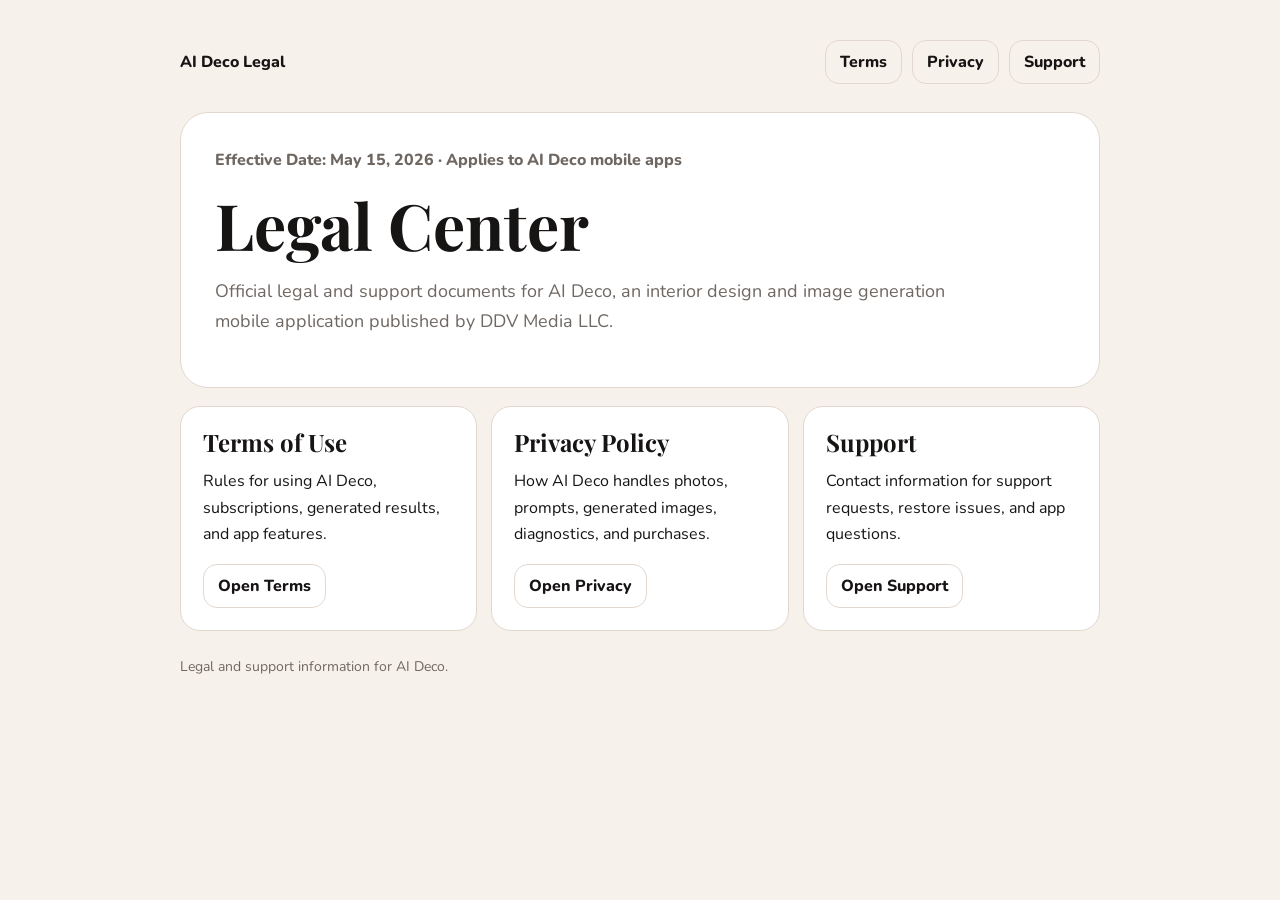
==== index.html @ 1066b06b "git" ====
<!doctype html>
<html lang="en">
<head>
    <meta charset="utf-8">
    <meta name="viewport" content="width=device-width, initial-scale=1">
    <title>Legal Center | AI Deco</title>
    <link rel="preconnect" href="https://fonts.googleapis.com">
    <link rel="preconnect" href="https://fonts.gstatic.com" crossorigin>
    <link href="https://fonts.googleapis.com/css2?family=Nunito:wght@400;700;800&family=Playfair+Display:wght@700&display=swap" rel="stylesheet">
    <link rel="stylesheet" href="styles.css">
</head>
<body>
    <main class="page">
        <header class="brand">
            <a href="index.html">AI Deco Legal</a>
            <nav class="nav" aria-label="Legal navigation">
                <a href="terms.html">Terms</a>
                <a href="privacy.html">Privacy</a>
                <a href="support.html">Support</a>
            </nav>
        </header>

        <section class="hero">
            <p class="meta">Effective Date: May 15, 2026 · Applies to AI Deco mobile apps</p>
            <h1>Legal Center</h1>
            <p class="lead">Official legal and support documents for AI Deco, an interior design and image generation mobile application published by DDV Media LLC.</p>
        </section>

        <section class="cards" aria-label="Available documents">
            <article class="card">
                <h2>Terms of Use</h2>
                <p>Rules for using AI Deco, subscriptions, generated results, and app features.</p>
                <a class="button" href="terms.html">Open Terms</a>
            </article>
            <article class="card">
                <h2>Privacy Policy</h2>
                <p>How AI Deco handles photos, prompts, generated images, diagnostics, and purchases.</p>
                <a class="button" href="privacy.html">Open Privacy</a>
            </article>
            <article class="card">
                <h2>Support</h2>
                <p>Contact information for support requests, restore issues, and app questions.</p>
                <a class="button" href="support.html">Open Support</a>
            </article>
        </section>

        <footer>Legal and support information for AI Deco.</footer>
    </main>
</body>
</html>
---- styles.css ----
:root {
    color-scheme: light;
    --bg: #f7f1eb;
    --card: #ffffff;
    --text: #171414;
    --muted: #6f6762;
    --accent: #c00f0c;
    --border: #e2d7cf;
}

* {
    box-sizing: border-box;
}

body {
    margin: 0;
    background: var(--bg);
    color: var(--text);
    font-family: Nunito, -apple-system, BlinkMacSystemFont, "Segoe UI", sans-serif;
    line-height: 1.65;
}

.page {
    width: min(920px, calc(100% - 32px));
    margin: 0 auto;
    padding: 40px 0 56px;
}

.brand {
    display: flex;
    align-items: center;
    justify-content: space-between;
    gap: 16px;
    margin-bottom: 28px;
}

.brand a {
    color: var(--text);
    font-weight: 800;
    text-decoration: none;
}

.nav {
    display: flex;
    flex-wrap: wrap;
    gap: 10px;
}

.nav a,
.button {
    border: 1px solid var(--border);
    border-radius: 14px;
    color: var(--text);
    display: inline-flex;
    font-weight: 800;
    padding: 8px 14px;
    text-decoration: none;
}

.nav a:hover,
.button:hover {
    border-color: var(--accent);
    color: var(--accent);
}

.hero,
.content {
    background: var(--card);
    border: 1px solid var(--border);
    border-radius: 28px;
    padding: 34px;
}

.hero {
    margin-bottom: 18px;
}

h1,
h2,
h3 {
    font-family: "Playfair Display", Georgia, serif;
    line-height: 1.15;
}

h1 {
    font-size: clamp(36px, 7vw, 64px);
    margin: 0 0 16px;
}

h2 {
    font-size: 28px;
    margin: 34px 0 12px;
}

h3 {
    font-size: 21px;
    margin: 22px 0 8px;
}

p,
ul {
    margin: 0 0 16px;
}

ul {
    padding-left: 22px;
}

li {
    margin-bottom: 8px;
}

.meta {
    color: var(--muted);
    font-weight: 800;
    margin-bottom: 14px;
}

.lead {
    color: var(--muted);
    font-size: 18px;
    max-width: 760px;
}

.cards {
    display: grid;
    gap: 14px;
    grid-template-columns: repeat(auto-fit, minmax(210px, 1fr));
}

.card {
    background: var(--card);
    border: 1px solid var(--border);
    border-radius: 20px;
    padding: 22px;
}

.card h2 {
    font-size: 24px;
    margin-top: 0;
}

.accent {
    color: var(--accent);
}

footer {
    color: var(--muted);
    font-size: 14px;
    margin-top: 24px;
}

@media (max-width: 640px) {
    .brand {
        align-items: flex-start;
        flex-direction: column;
    }

    .hero,
    .content {
        border-radius: 22px;
        padding: 24px;
    }
}
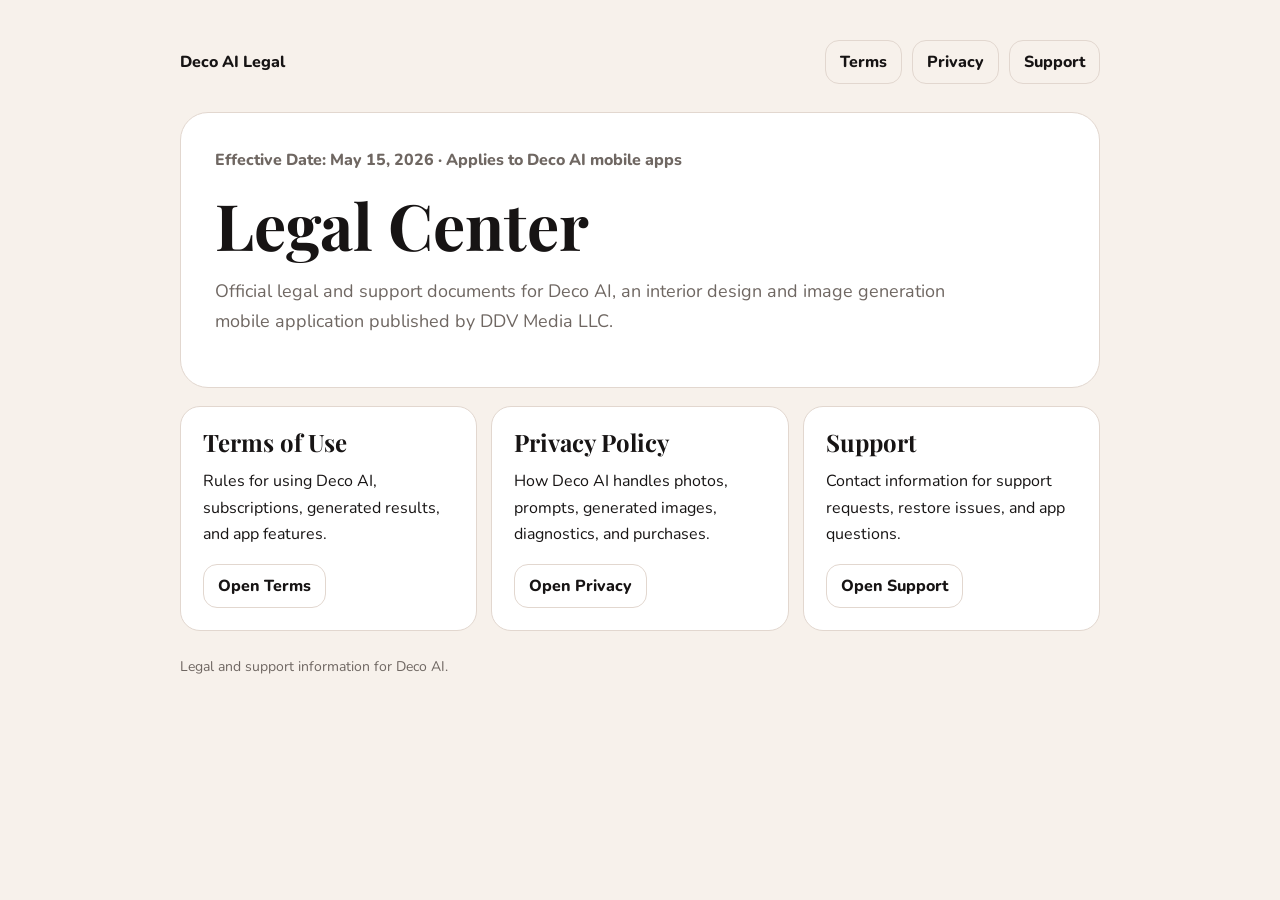
==== commit 6226d35b: "Restore legal pages" ====
--- a/index.html
+++ b/index.html
@@ -3,7 +3,7 @@
 <head>
     <meta charset="utf-8">
     <meta name="viewport" content="width=device-width, initial-scale=1">
-    <title>Legal Center | AI Deco</title>
+    <title>Legal Center | Deco AI</title>
     <link rel="preconnect" href="https://fonts.googleapis.com">
     <link rel="preconnect" href="https://fonts.gstatic.com" crossorigin>
     <link href="https://fonts.googleapis.com/css2?family=Nunito:wght@400;700;800&family=Playfair+Display:wght@700&display=swap" rel="stylesheet">
@@ -12,7 +12,7 @@
 <body>
     <main class="page">
         <header class="brand">
-            <a href="index.html">AI Deco Legal</a>
+            <a href="index.html">Deco AI Legal</a>
             <nav class="nav" aria-label="Legal navigation">
                 <a href="terms.html">Terms</a>
                 <a href="privacy.html">Privacy</a>
@@ -21,20 +21,20 @@
         </header>
 
         <section class="hero">
-            <p class="meta">Effective Date: May 15, 2026 · Applies to AI Deco mobile apps</p>
+            <p class="meta">Effective Date: May 15, 2026 · Applies to Deco AI mobile apps</p>
             <h1>Legal Center</h1>
-            <p class="lead">Official legal and support documents for AI Deco, an interior design and image generation mobile application published by DDV Media LLC.</p>
+            <p class="lead">Official legal and support documents for Deco AI, an interior design and image generation mobile application published by DDV Media LLC.</p>
         </section>
 
         <section class="cards" aria-label="Available documents">
             <article class="card">
                 <h2>Terms of Use</h2>
-                <p>Rules for using AI Deco, subscriptions, generated results, and app features.</p>
+                <p>Rules for using Deco AI, subscriptions, generated results, and app features.</p>
                 <a class="button" href="terms.html">Open Terms</a>
             </article>
             <article class="card">
                 <h2>Privacy Policy</h2>
-                <p>How AI Deco handles photos, prompts, generated images, diagnostics, and purchases.</p>
+                <p>How Deco AI handles photos, prompts, generated images, diagnostics, and purchases.</p>
                 <a class="button" href="privacy.html">Open Privacy</a>
             </article>
             <article class="card">
@@ -44,7 +44,7 @@
             </article>
         </section>
 
-        <footer>Legal and support information for AI Deco.</footer>
+        <footer>Legal and support information for Deco AI.</footer>
     </main>
 </body>
 </html>
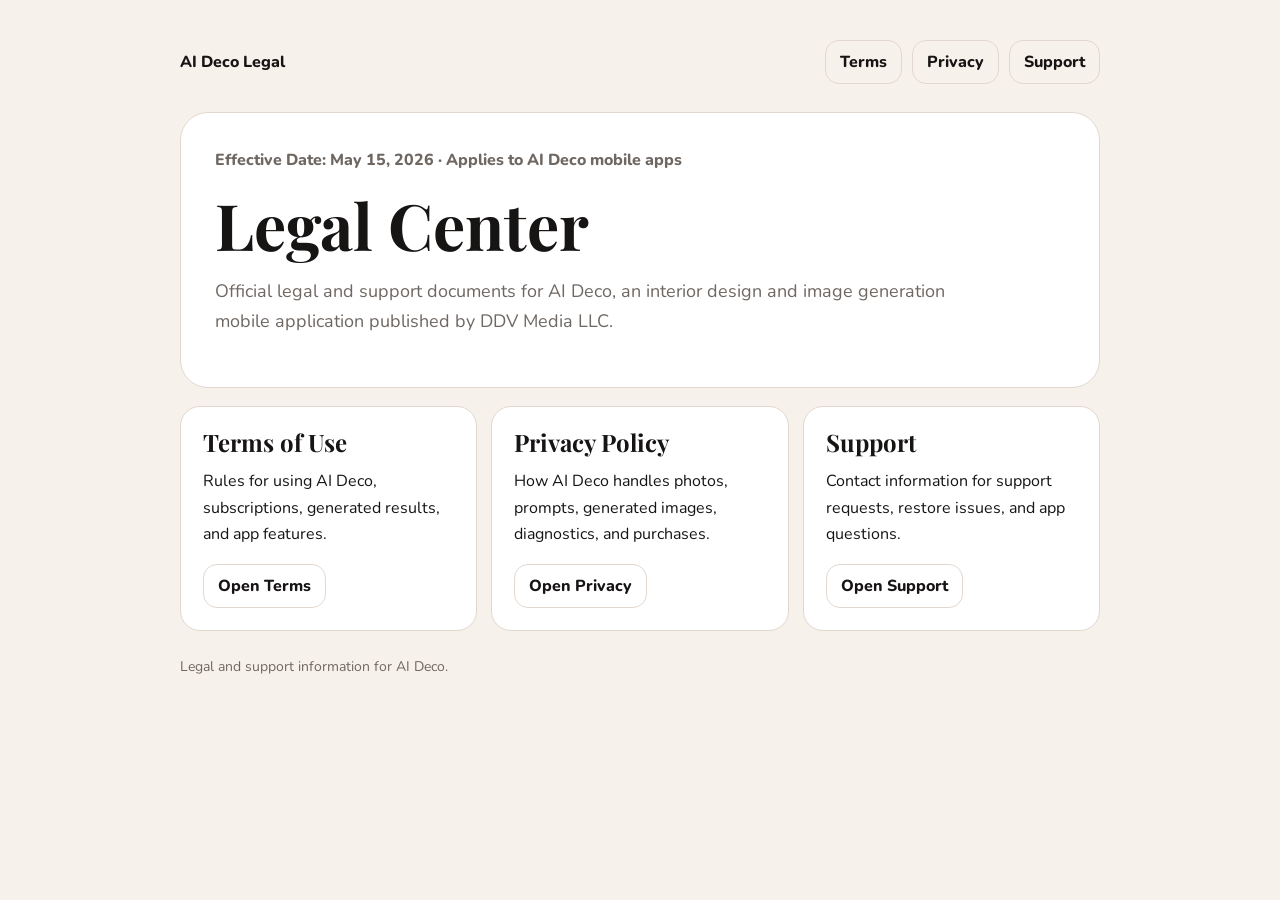
==== commit 08e1597b: "Rename app in legal pages to AI Deco" ====
--- a/index.html
+++ b/index.html
@@ -3,7 +3,7 @@
 <head>
     <meta charset="utf-8">
     <meta name="viewport" content="width=device-width, initial-scale=1">
-    <title>Legal Center | Deco AI</title>
+    <title>Legal Center | AI Deco</title>
     <link rel="preconnect" href="https://fonts.googleapis.com">
     <link rel="preconnect" href="https://fonts.gstatic.com" crossorigin>
     <link href="https://fonts.googleapis.com/css2?family=Nunito:wght@400;700;800&family=Playfair+Display:wght@700&display=swap" rel="stylesheet">
@@ -12,7 +12,7 @@
 <body>
     <main class="page">
         <header class="brand">
-            <a href="index.html">Deco AI Legal</a>
+            <a href="index.html">AI Deco Legal</a>
             <nav class="nav" aria-label="Legal navigation">
                 <a href="terms.html">Terms</a>
                 <a href="privacy.html">Privacy</a>
@@ -21,20 +21,20 @@
         </header>
 
         <section class="hero">
-            <p class="meta">Effective Date: May 15, 2026 · Applies to Deco AI mobile apps</p>
+            <p class="meta">Effective Date: May 15, 2026 · Applies to AI Deco mobile apps</p>
             <h1>Legal Center</h1>
-            <p class="lead">Official legal and support documents for Deco AI, an interior design and image generation mobile application published by DDV Media LLC.</p>
+            <p class="lead">Official legal and support documents for AI Deco, an interior design and image generation mobile application published by DDV Media LLC.</p>
         </section>
 
         <section class="cards" aria-label="Available documents">
             <article class="card">
                 <h2>Terms of Use</h2>
-                <p>Rules for using Deco AI, subscriptions, generated results, and app features.</p>
+                <p>Rules for using AI Deco, subscriptions, generated results, and app features.</p>
                 <a class="button" href="terms.html">Open Terms</a>
             </article>
             <article class="card">
                 <h2>Privacy Policy</h2>
-                <p>How Deco AI handles photos, prompts, generated images, diagnostics, and purchases.</p>
+                <p>How AI Deco handles photos, prompts, generated images, diagnostics, and purchases.</p>
                 <a class="button" href="privacy.html">Open Privacy</a>
             </article>
             <article class="card">
@@ -44,7 +44,7 @@
             </article>
         </section>
 
-        <footer>Legal and support information for Deco AI.</footer>
+        <footer>Legal and support information for AI Deco.</footer>
     </main>
 </body>
 </html>
